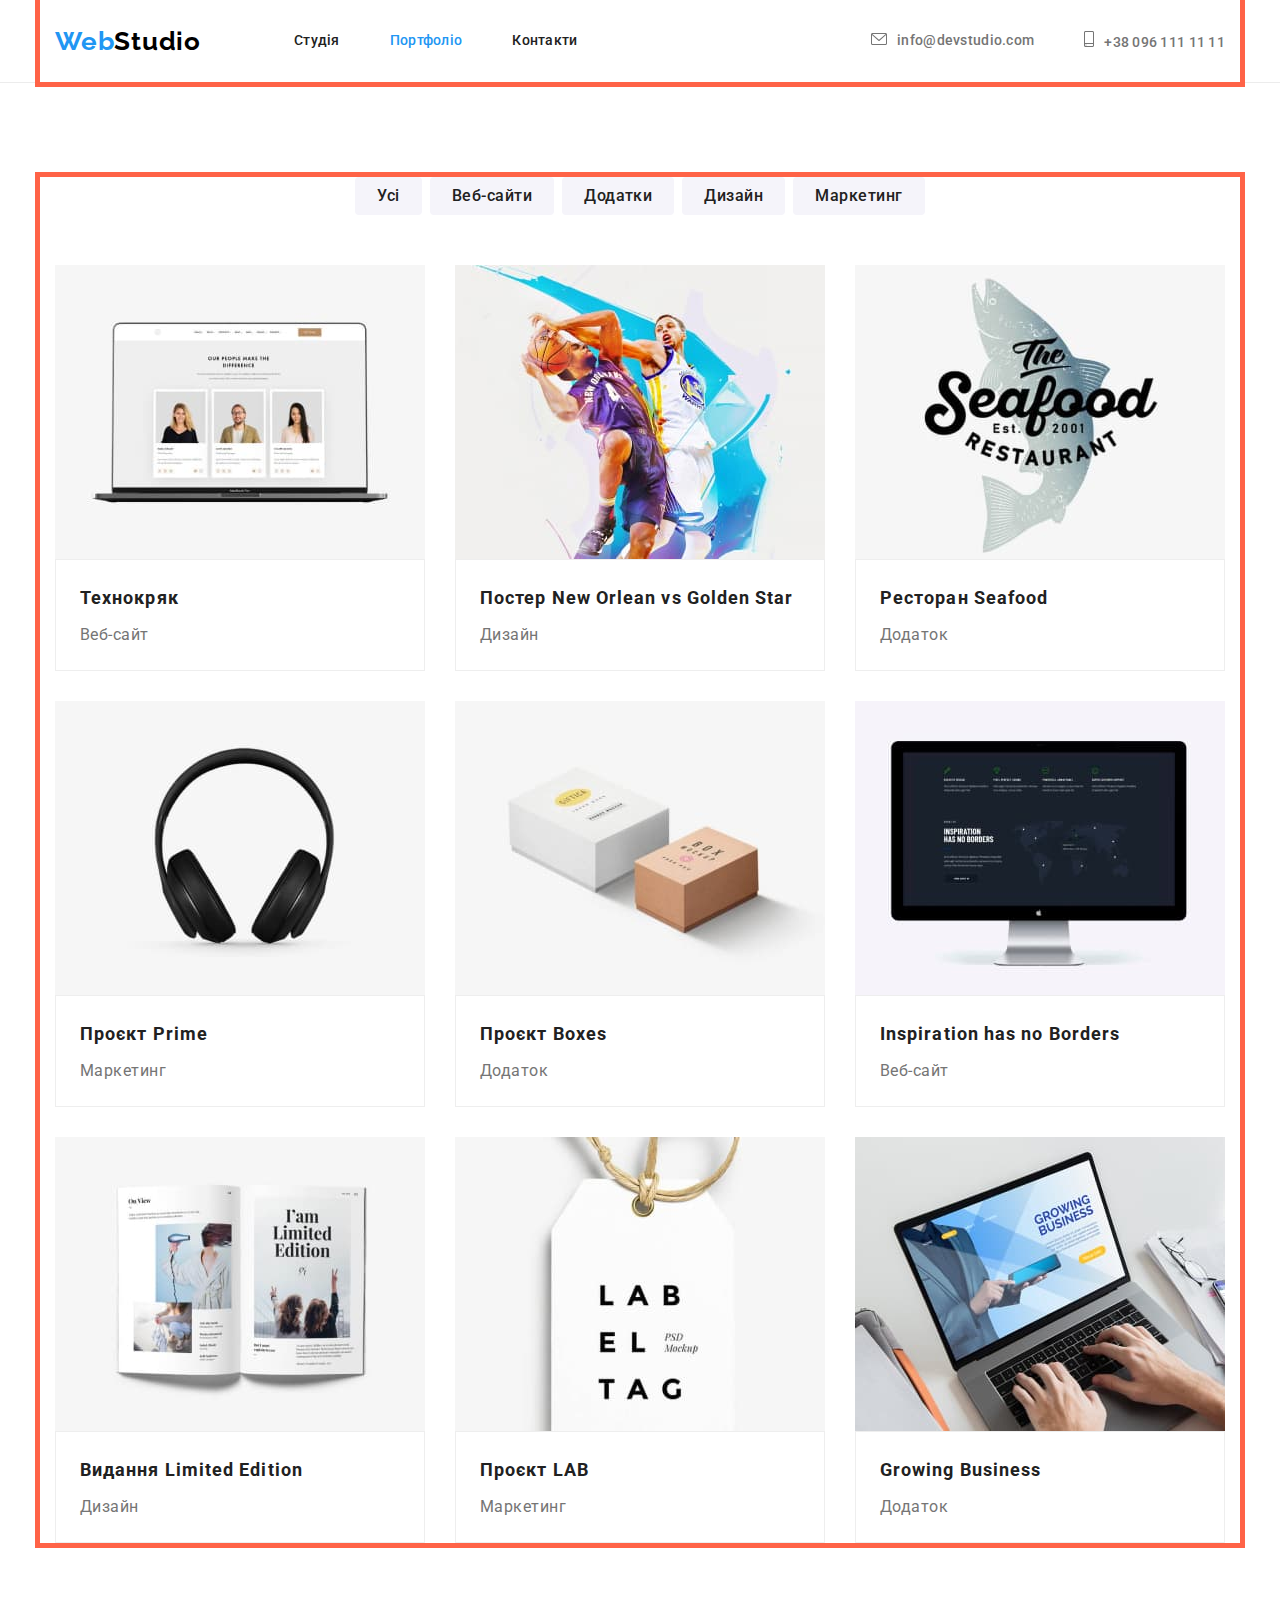
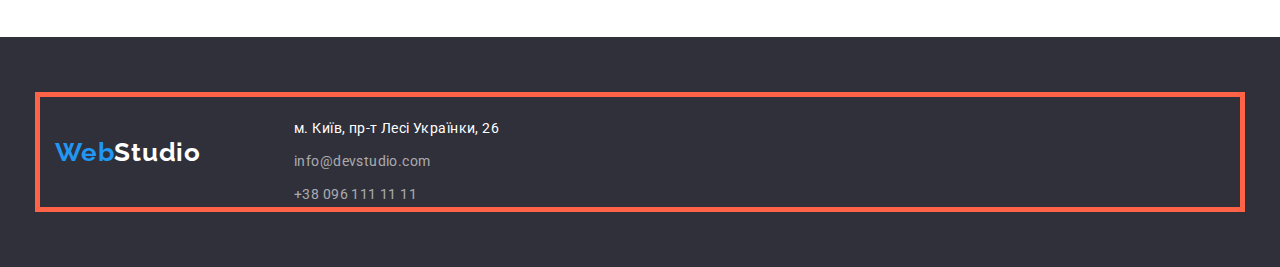
==== portfolio.html @ f6e6ab82 "copy" ====
<!DOCTYPE html>
<html lang="en">
  <head>
    <meta charset="UTF-8" />
    <meta http-equiv="X-UA-Compatible" content="IE=edge" />
    <meta name="viewport" content="width=device-width, initial-scale=1.0" />
    <link rel="preconnect" href="https://fonts.googleapis.com" />
    <link rel="preconnect" href="https://fonts.gstatic.com" crossorigin />
    <link
      href="https://fonts.googleapis.com/css2?family=Raleway:wght@700&family=Roboto:wght@400;500;700;900&display=swap"
      rel="stylesheet"
    />
    <link
      rel="stylesheet"
      href="https://cdnjs.cloudflare.com/ajax/libs/modern-normalize/1.1.0/modern-normalize.min.css"
    />
    <title>Document</title>
    <link rel="stylesheet" href="./css/styless.css" />
  </head>
  <body>
    <header class="header">
      <div class="conteiner">
        <nav class="conteiner-nav conteiner-header">
          <a class="header-logo link" href="./index.html">
            Web<span class="header-logo-color link">Studio</span>
          </a>
          <ul class="conteiner-nav header-list list">
            <li class="header-item">
              <a class="header-link link" href="./index.html">Студія</a>
            </li>
            <li class="header-item current">
              <a class="header-link link current" href="./portfolio.html"
                >Портфоліо</a
              >
            </li>
            <li class="header-item header-contakt">
              <a class="header-link link" href="">Контакти</a>
            </li>
          </ul>
        </nav>
        <ul class="conteiner-nav conteiner-list list">
          <li class="header-list">
            <a class="header-mail link" href="mailto:info@devstudio.com"
              >info@devstudio.com</a
            >
          </li>
          <li class="header-list">
            <a class="header-tel link" href="tel:+380961111111"
              >+38 096 111 11 11</a
            >
          </li>
        </ul>
      </div>
    </header>
    <main>
      <section class="portfolio-section">
        <div class="conteiner">
          <h1 class="visually-hidden">portfolio</h1>
          <ul class="conteiner-nav content list">
            <li class="current">
              <button class="content-btn-item" type="button">Усі</button>
            </li>
            <li>
              <button class="content-btn-item" type="button">Веб-сайти</button>
            </li>
            <li>
              <button class="content-btn-item" type="button">Додатки</button>
            </li>
            <li>
              <button class="content-btn-item" type="button">Дизайн</button>
            </li>
            <li>
              <button class="content-btn-item" type="button">Маркетинг</button>
            </li>
          </ul>
          <ul class="portfolio-img list">
            <li>
              <a class="icon" href="/"
                ><img src="./images/vep1.jpg" alt="project" width="370" />
                <div class="project-icon">
                  <h2 class="icon-text">Технокряк</h2>
                  <p class="icon-text-list">Веб-сайт</p>
                </div>
              </a>
            </li>

            <li>
              <a class="icon" href=""
                ><img src="./images/vep2.jpg" alt="project" width="370" />
                <div class="project-icon">
                  <h2 class="icon-text">Постер New Orlean vs Golden Star</h2>
                  <p class="icon-text-list">Дизайн</p>
                </div></a
              >
            </li>

            <li>
              <a class="icon" href=""
                ><img src="./images/vep3.jpg" alt="project" width="370" />
                <div class="project-icon">
                  <h2 class="icon-text">Ресторан Seafood</h2>
                  <p class="icon-text-list link">Додаток</p>
                </div></a
              >
            </li>

            <li>
              <a class="icon" href=""
                ><img src="./images/vep4.jpg" alt="project" width="370" />
                <div class="project-icon">
                  <h2 class="icon-text">Проєкт Prime</h2>
                  <p class="icon-text-list">Маркетинг</p>
                </div></a
              >
            </li>

            <li>
              <a class="icon" href=""
                ><img src="./images/vep5.jpg" alt="project" width="370" />
                <div class="project-icon">
                  <h2 class="icon-text">Проєкт Boxes</h2>
                  <p class="icon-text-list">Додаток</p>
                </div></a
              >
            </li>

            <li>
              <a class="icon" href=""
                ><img src="./images/vep6.jpg" alt="project" width="370" />
                <div class="project-icon">
                  <h2 class="icon-text">Inspiration has no Borders</h2>
                  <p class="icon-text-list">Веб-сайт</p>
                </div></a
              >
            </li>

            <li>
              <a class="icon" href=""
                ><img src="./images/vep7.jpg" alt="project" width="370" />
                <div class="project-icon">
                  <h2 class="icon-text">Видання Limited Edition</h2>
                  <p class="icon-text-list">Дизайн</p>
                </div></a
              >
            </li>

            <li>
              <a class="icon" href=""
                ><img src="./images/vep8.jpg" alt="project" width="370" />
                <div class="project-icon">
                  <h2 class="icon-text">Проєкт LAB</h2>
                  <p class="icon-text-list">Маркетинг</p>
                </div></a
              >
            </li>

            <li>
              <a class="icon" href=""
                ><img src="./images/vep9.jpg" alt="project" width="370" />
                <div class="project-icon">
                  <h2 class="icon-text">Growing Business</h2>
                  <p class="icon-text-list">Додаток</p>
                </div></a
              >
            </li>
          </ul>
        </div>
      </section>
    </main>
    <footer class="footer">
      <div class="conteiner footer-conteiner">
        <a class="conteiner-logo header-logo link" href="./index.html">
          Web<span class="footer-logo-color">Studio</span></a
        >
        <address>
          <ul class="list">
            <li class="footer-list">
              <a
                class="footer-link-addres link"
                href="https://goo.gl/maps/4okefofMVxkLToea6"
                target="_blank"
                rel="noopener noeeferrer nofollow"
                >м. Київ, пр-т Лесі Українки, 26</a
              >
            </li>
            <li class="footer-list">
              <a class="footer-link-mail link" href="mailto:info@devstudio.com"
                >info@devstudio.com</a
              >
            </li>
            <li class="footer-list">
              <a class="footer-link-tel link" href="tel:+380961111111"
                >+38 096 111 11 11</a
              >
            </li>
          </ul>
        </address>
      </div>
    </footer>
  </body>
</html>
---- css/styless.css ----
:root{
    --main-text-color: #212121;
    --secondary-text-color: #ffffff;
    --ouwer-text-color: #757575;
    --acent-color: #2196f3;
    --contener-color: #eeeeee;
    --logo-color-text: #000000;
    --buttons-port-color: #f5f4fa;
    --footer-text-color: #rgba(255, 255, 255, 0.6);
    --background-footer-color: #2f303a;
    --background-section: #e5e5e5;
    --line-color: #ececec;
    --background-color: #FFFFFF;
    --icon-color: #afb1b8;
    --main-color: roboto, sans-serif;

}

body{
    font-family: 'Roboto', sans-serif;
    color: var(--main-text-color);
    background-color: var(--background-color);
    font-size: 14px;
    letter-spacing: 0.03em;

}
h1,
h2,
h3,
h4,
h5,
h6{
    margin: 0;
}
img{
    display: block;
    max-width: 100%;
    height: auto;
}
address{
    font-style: normal;
}
button{
    display: block;
    cursor: pointer;
    border: none;
    border-radius: 4px;
}
.section{
    padding-top: 94px;
    padding-bottom: 94px;
}
html{
    box-sizing: border-box;
    margin: 0;
    padding: 0;
    list-style: none;
    
}
*,
*::before
*::after{
    box-sizing: inherit;
   

}
.header .conteiner{
    display: flex;
    align-items: center;
}
.conteiner{
    width: 1200px;
    outline: 5px solid tomato;
    padding-left: 15px;
    padding-right: 15px;
    margin: 0 auto;
   

}

.conteiner-nav{
    display: flex;
    align-items: center;
    
}
.conteiner-section{
    /* display: flex; */
    margin-top: 32px;
    margin-bottom: 32px;
    padding-left: 15px;
    padding-right: 15px;
    margin-bottom: 0px;
    

}
.header-logo{
    
    margin-right: 93px;
    margin-left: 0;

    font-family: 'Raleway';
   font-style: normal;
   font-weight: 700;
   font-size: 26px;
   line-height: 1.19;
   letter-spacing: 0.03em;
   color: var(--acent-color);
   }

   .header-logo-color{
    font-family: 'Raleway';
    font-style: normal;
    font-weight: 700;
    font-size: 26px;
    line-height: 1.19;
l   letter-spacing: 0.03em;
    color: #000000;

   }
   .header-item{
   
    margin-right: 50px;
   }
   .header-item:last-child{
    margin-right: 0;
   }
.conteiner-list{
    margin-right: 50px;
}
.conteiner-list :last-child{
        margin-right: 0;
       
}
.header-list :hover,
.header-list :focus{
     color: var(--acent-color);
     cursor: pointer;
    
}
.current{
    color: var(--acent-color);
}
.header-list {
    margin-right: 50px;
   
}
.header-list :last-child{
        margin-right: 0;
}


.header-link{
    padding: 33px 0;
    display: block;

font-weight: 500;
font-size: 14px;
line-height: 1.14;
letter-spacing: 0.02em;
color: var(--main-text-color);

}

.current{
    color: var(--acent-color);
}

.header-mail{
   padding: 32px 0;
display: inline-block;
align-items: center;
font-weight: 500;
font-size: 14px;
line-height: 1.14;
letter-spacing: 0.02em;
color: var(--ouwer-text-color);


}

.header-mail::before {
    content: "";
    width: 16px;
    height: 12px;
    margin-right: 10px;
   
    background-image: url(../images/envelope.svg);
    display: inline-block;
    background-size: contain;
    background-position:center;
    
}

.header-tel{
   padding: 32px 0;

font-weight: 500;
font-size: 14px;
line-height: 1.14;
letter-spacing: 0.02em;
color: var(--ouwer-text-color);

}
.header-tel::before{
    content: "";
    width: 10px;
    height: 16px;
    margin-right: 10px;
   align-self: center;

    background-image: url(../images/smartphone.svg);
    display: inline-block;
    background-size: contain;
  
}

.list{
    list-style: none;
    padding: 0;
    margin: 0;
   
}
.conteiner-list{
    margin-left: auto;
}

.link{
    text-decoration: none
}
.visually-hidden{
 position: absolute;
  white-space: nowrap;
  width: 1px;
  height: 1px;
  overflow: hidden;
  border: 0;
  padding: 0;
  clip: rect(0 0 0 0);
  clip-path: inset(50%);
  margin: -1px;
}

.subject{

    background-color: var(--background-footer-color);
    text-align: center;
    padding: 200px 0;
  
  
}

.subject-text{
   
   max-width: 696px;
   margin:0 auto;
   margin-bottom: 30px;
   

    font-weight: 900;
    font-size: 44px;
    line-height: 1.36;
    letter-spacing: 0.06em;
    color: var(--secondary-text-color);
    text-transform: uppercase;
}
.btn :hover,
.btn :focus{
    background: #2196F3;
    color: #2196f3;
}


.subject-btn{
   
    display: inline-block;
    border-radius: 4px;
    padding: 10px 32px;
    min-width: 216px;
    text-align: center;
    margin-top: 0px;
    align-items: center;
    border: none;  

font-family: 'Roboto';
font-weight: 700;
font-size: 16px;
line-height: 1.88;
letter-spacing: 0.06em;
color: var(--secondary-text-color);
background-color: var(--acent-color); 
cursor: pointer;


}
.conteiner-teem{
    padding-top: 91px;
    padding-bottom: 94px;
   
}
.advantage-nav{
    display:flex;
    gap: 30px;
}
.advantage{
    max-width: 270px;
    
}
.advantage::before
{
    display: block;
    content: "";
    height: 120px;
    background-color: var(--buttons-port-color);
    background-size: 70px;
    background-repeat: no-repeat;
    background-position: center;
    margin-bottom: 30px;
    
}
.icon-antenna::before{
background-image: url(../images/antenna.svg);
}
.icon-clok::before{
    background-image: url(../images/clock.svg);
}
.icon-diagram::before{
    background-image: url(../images/diagram.svg);}

.icon-astronaut::before{
    background-image: url(../images/astronaut\ 1.svg);}
    
.teem-top{
    margin-bottom: 10px;
    margin-top: 0px;
    
    
font-weight: 700;
font-size: 14px;
line-height: 1.14;
letter-spacing: 0.03em;
text-transform: uppercase;
color: var(--main-text-color);

}
.teem-text{
margin-top: 0;
margin-bottom: 0;

font-size: 14px;
line-height: 1.71;
letter-spacing: 0.03em;
color: var(--ouwer-text-color);
}

   
.teem{
    background: #F5F4FA;
    padding: 94px 0;

    
}
.conteiner-teem-desk{
    padding-bottom: 94px;
}
.img-conteiner{
    display: flex;
    gap: 30px;
}

.teem-desk{
    text-align: center;
    margin-top: 0;
    margin-bottom: 50px;
    padding-top: 0;
  

font-weight: 700;
font-size: 36px;
line-height: 1.16;
letter-spacing: 0.03em;
color: var(--main-text-color);

}

.teem-desk-conteiner{
   margin-top: 0;
    margin-bottom: 50px;
}
.list-teem{
width: 270px;
background-color: var(--background-color);
border-radius: 0px 0px 4px 4px;
box-shadow: 0px 1px 3px rgba(0, 0, 0, 0.12), 0px 1px 1px rgba(0, 0, 0, 0.14), 0px 2px 1px rgba(0, 0, 0, 0.2);

}

.teem-conteiner{
    padding-top:30px ;
    padding-bottom:30px ;
   
}

.teem-subtitle{
    margin-top: 0;
    margin-bottom: 10px;
    
    text-align: center;
    font-weight: 500;
    font-size: 16px;
    line-height: 1.19;
    letter-spacing: 0.03em;
    color: var(--main-text-color);

}

.teem-subtitle-text{
    
    margin-top: 0;
    margin-bottom: 0;
   
 
    text-align: center;
    font-size: 16px;
    line-height: 1.19;
    letter-spacing: 0.03em;
    color: var(--ouwer-text-color);
}
.icon-nav{
    width: 20px;
    height: 20px;
    background-image: url(../images/instagram.svg);
}
   /* --------------------------------------- ПОСТІЙНІ КЛІЄНТИ-------------------- */
.client{
    padding-bottom: 94px;
}
.client-text{
    margin-bottom: 50px;

    font-weight: 700;
    font-size: 36px;
    line-height: 1.16;
    text-align: center;
    letter-spacing: 0.03em;

    color: var(--main-text-color);
}
.client-nav{
    display: inline-flex;
    gap: 30px;


}
.client-list{
   
    width: 170px;
    height: 92px;
    background: #FFFFFF;
    border: 1px solid #AFB1B8;
    border-radius: 4px;
    filter: drop-shadow(0px 4px 4px rgba(0, 0, 0, 0.25));
    background-repeat: no-repeat;
    background-size: 106px 60px;
    background-position:center;

}
.client-nav :nth-child(1) {
    background-image: url(../images/group\ \(1\).svg);}

.client-nav :nth-child(2){
    background-image: url(../images/group\ 2.svg);}

.client-nav :nth-child(3){
    background-image: url(../images/group\ 3.svg);}

.client-nav :nth-child(4){
    background-image: url(../images/group\ 4.svg);}

.client-nav :nth-child(5){
     background-image: url(../images/group\ 5.svg);}

.client-nav :nth-child(6){
    background-image: url(../images/group6.svg);}    








                                                /* FOOTER */
.footer{
    background-color:  var(--background-footer-color);
    padding: 60px 0;
   
}

address{
    margin-top: 20px;
}
.footer-logo-color{
    font-family: 'Raleway';
    font-style: normal;
    font-weight: 700;
    font-size: 26px;
    line-height: 1.19;
 letter-spacing: 0.03em;
color:var(--secondary-text-color) ;

}

.footer-link-mail,
.footer-link-tel{
    
    display: inline-block;
    margin-top: 0;
    

    font-style: normal;
font-size: 14px;
line-height: 1.71;
letter-spacing: 0.03em;
color: rgba(255, 255, 255, 0.6);
}


.footer-list :focus,
.footer-list :hover{
    color:  var(--secondary-text-color);
    cursor: pointer;
    
}
.footer-list:not(:last-child){
    
    margin-bottom: 9px;

}


.footer-link-addres{
    display: inline-block;
    margin-top: 0px;
    
font-style: normal;
font-size: 14px;
line-height: 1.71;
letter-spacing: 0.03em;
color:  var(--secondary-text-color);
}

.footer-nav{
  
    font-weight: 700;
font-size: 14px;
line-height: 1.14;
letter-spacing: 0.03em;
text-transform: uppercase;
color: var(--secondary-text-color);

}
.footer-conteiner{
    display: flex; 
    align-items: center;}


.footer-item{
    display: flex;
   
}

                                  /* portfolio */
 
 


.header{
    border-bottom: 1px solid var(--line-color);
}

.portfolio-section{ 
    padding: 94px 0;
}

.portfolio-img{
    display: flex;
    
    flex-wrap: wrap;
    gap: 30px;
    
}
.content{
    gap: 8px;
    align-items: center;
    justify-content: center;
    margin-bottom: 50px;
}

.current{
    color: var(--acent-color);
    
}

  .content-btn-item {
    padding: 6px 22px;
    height: 38px;

    font-family: 'Roboto';
    font-style: normal;
    font-weight: 500;
    font-size: 16px;
    line-height: 1.63;
    letter-spacing: 0.03em;
    color: #212121;
    border-radius: 4px;
    background-color: var(--buttons-port-color);
  
}
.content-btn-item:hover,
 .content-btn-item:focus{
  background-color: var(--acent-color);
   color: var(--background-color);
   cursor: pointer;
   box-shadow: 0px 3px 1px rgba(0, 0, 0, 0.1), 0px 1px 2px rgba(0, 0, 0, 0.08), 0px 2px 2px rgba(0, 0, 0, 0.12);
   
  }


.icon {
    display: inline-block;
    text-decoration: none;
    width: 370px;
 

}
.icon :hover,
.icon :focus{
    box-shadow: 0px 1px 1px rgba(0, 0, 0, 0.12), 0px 4px 4px rgba(0, 0, 0, 0.06), 1px 4px 6px rgba(0, 0, 0, 0.16);

}


.project-icon{
    padding: 20px 24px;
    box-sizing: border-box;
    border: 1px solid #EEEEEE;
}
.icon-text{
margin-top: 0;
margin-bottom: 4px;


font-weight: 700;
font-size: 18px;
line-height: 2;
letter-spacing: 0.06em;
color: var(--main-text-color);
}
.icon-text-list{
    margin-top: 0;
    margin-bottom: 0;
font-size: 16px;
line-height: 1.88;
letter-spacing: 0.03em;
color: var(--ouwer-text-color);
}
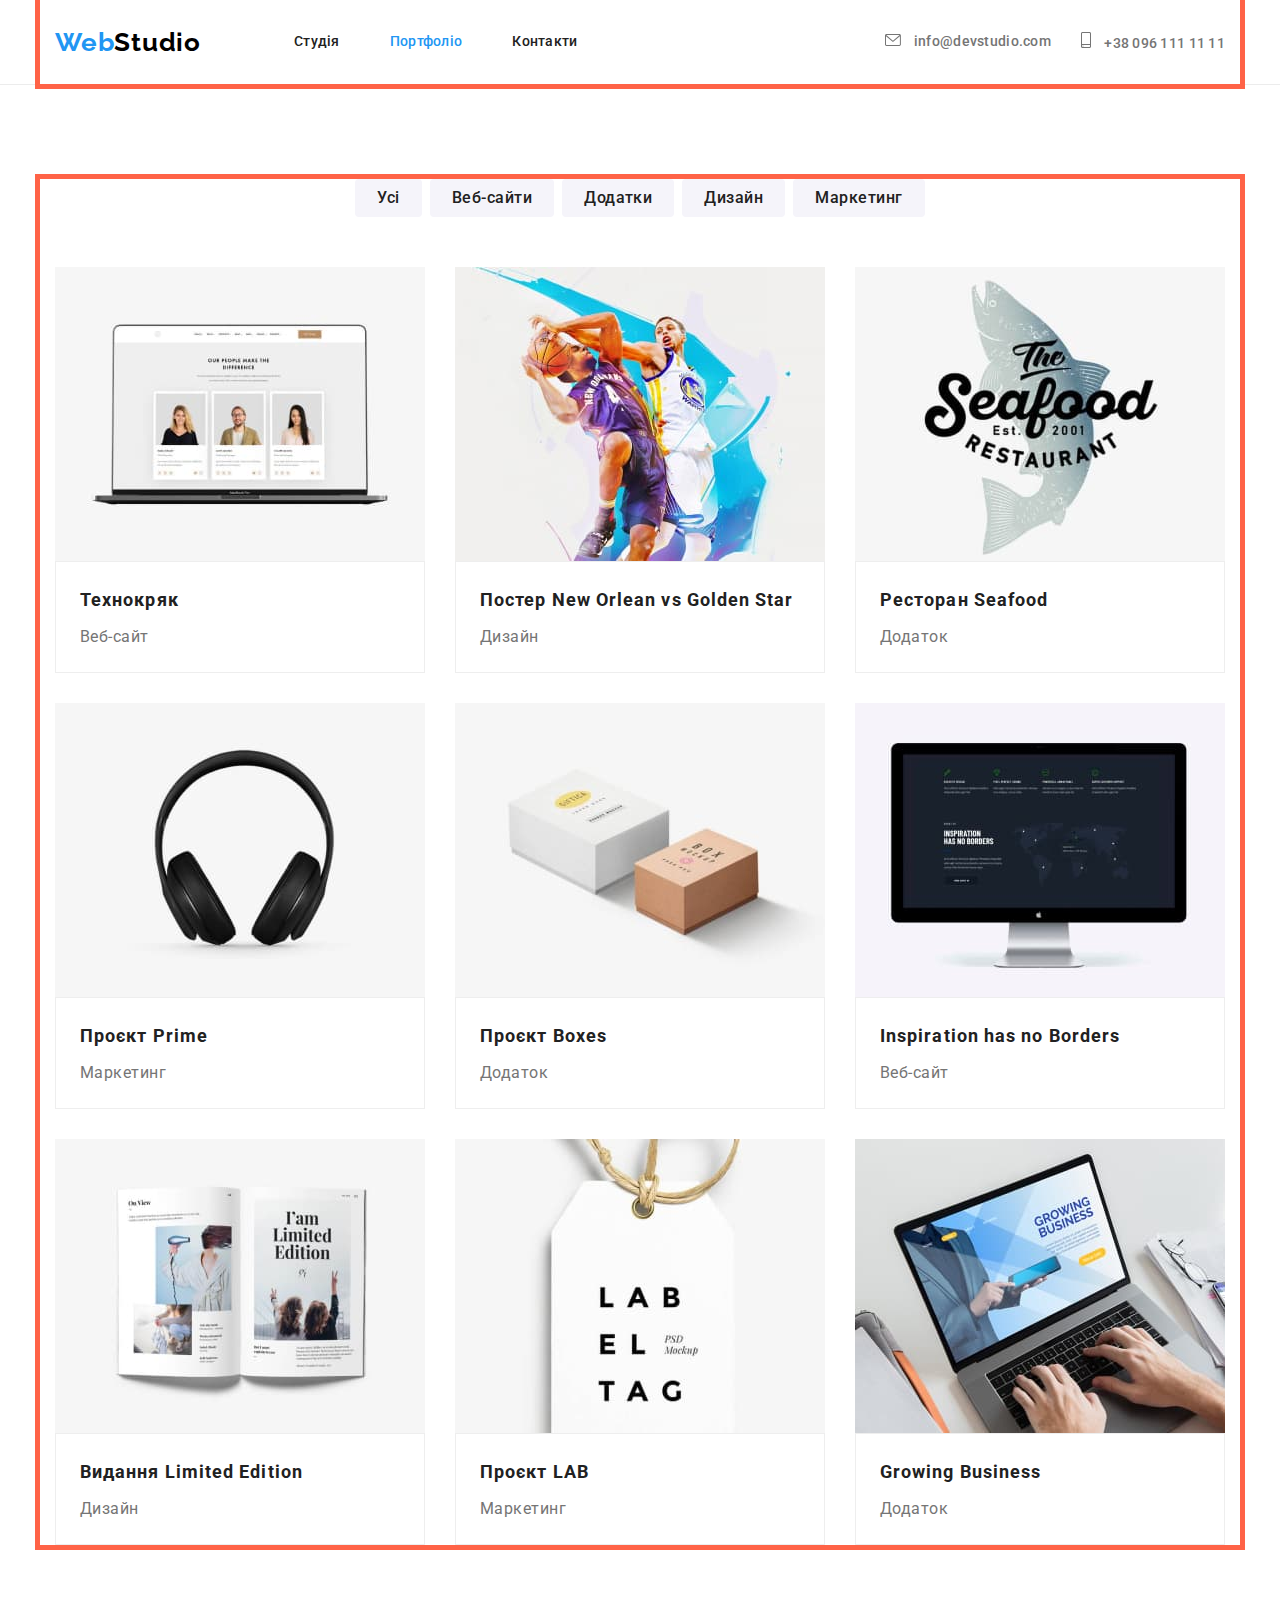
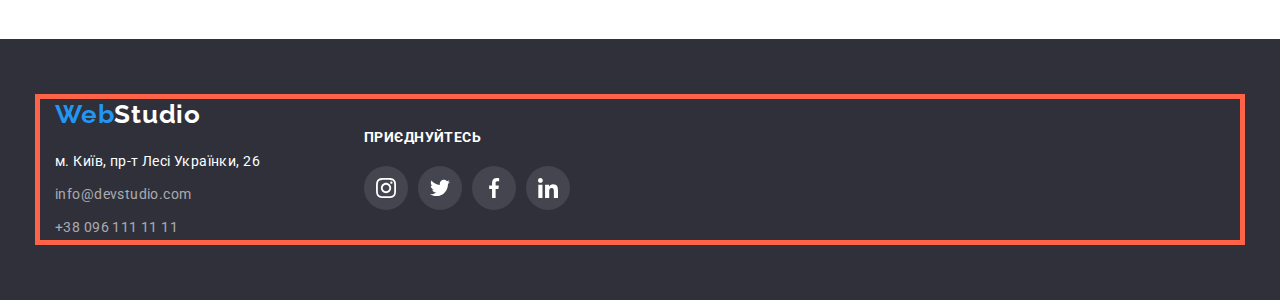
==== commit 93b16603: "4" ====
--- a/portfolio.html
+++ b/portfolio.html
@@ -26,12 +26,10 @@
           </a>
           <ul class="conteiner-nav header-list list">
             <li class="header-item">
-              <a class="header-link link" href="./index.html">Студія</a>
-            </li>
-            <li class="header-item current">
-              <a class="header-link link current" href="./portfolio.html"
-                >Портфоліо</a
-              >
+              <a class="header-link link " href="./index.html">Студія</a>
+            </li>
+            <li class="header-item">
+              <a class="header-link link current" href="./portfolio.html">Портфоліо</a>
             </li>
             <li class="header-item header-contakt">
               <a class="header-link link" href="">Контакти</a>
@@ -40,13 +38,23 @@
         </nav>
         <ul class="conteiner-nav conteiner-list list">
           <li class="header-list">
-            <a class="header-mail link" href="mailto:info@devstudio.com"
-              >info@devstudio.com</a
+            <a class="header-mail link" href="mailto:info@devstudio.com">
+              <svg class="header-icon" width="16px" height="12px">
+                <use  href="./images/symbol-defs.svg#icon-envelope">
+
+                </use>
+              </svg>
+              info@devstudio.com</a
             >
           </li>
           <li class="header-list">
-            <a class="header-tel link" href="tel:+380961111111"
-              >+38 096 111 11 11</a
+            <a class="header-tel link" href="tel:+380961111111">
+              <svg class="header-icon" width="10px" height="16px">
+                <use href="./images/symbol-defs.svg#icon-smartphone">
+
+                </use>
+              </svg>
+              +38 096 111 11 11</a
             >
           </li>
         </ul>
@@ -74,7 +82,7 @@
             </li>
           </ul>
           <ul class="portfolio-img list">
-            <li>
+            <li >
               <a class="icon" href="/"
                 ><img src="./images/vep1.jpg" alt="project" width="370" />
                 <div class="project-icon">
@@ -168,34 +176,63 @@
       </section>
     </main>
     <footer class="footer">
-      <div class="conteiner footer-conteiner">
-        <a class="conteiner-logo header-logo link" href="./index.html">
-          Web<span class="footer-logo-color">Studio</span></a
-        >
-        <address>
-          <ul class="list">
-            <li class="footer-list">
-              <a
-                class="footer-link-addres link"
-                href="https://goo.gl/maps/4okefofMVxkLToea6"
-                target="_blank"
-                rel="noopener noeeferrer nofollow"
-                >м. Київ, пр-т Лесі Українки, 26</a
-              >
-            </li>
-            <li class="footer-list">
-              <a class="footer-link-mail link" href="mailto:info@devstudio.com"
-                >info@devstudio.com</a
-              >
-            </li>
-            <li class="footer-list">
-              <a class="footer-link-tel link" href="tel:+380961111111"
-                >+38 096 111 11 11</a
-              >
-            </li>
-          </ul>
-        </address>
+      <div class="conteiner  footer-conteiner">
+        <div class="footer-info">
+          <a class="conteiner-logo header-logo link" href="./index.html">
+            Web<span class="footer-logo-color">Studio</span></a
+          >
+          <address>
+            <ul class="list">
+              <li class="footer-list">
+                <a
+                  class="footer-link-addres link"
+                  href="https://goo.gl/maps/4okefofMVxkLToea6"
+                  target="_blank"
+                  rel="noopener noeeferrer nofollow"
+                  >м. Київ, пр-т Лесі Українки, 26</a
+                >
+              </li>
+              <li class="footer-list">
+                <a class="footer-link-mail link" href="mailto:info@devstudio.com"
+                  >info@devstudio.com</a
+                >
+              </li>
+              <li class="footer-list">
+                <a class="footer-link-tel link" href="tel:+380961111111"
+                  >+38 096 111 11 11</a
+                >
+              </li>
+            </ul>
+          </address>
+        </div>
+        
+        <div class="">
+          <h2 class="footer-text">приєднуйтесь</h2>
+          <ul class="footer-item">
+            <li class="soc-item list"><a class="soc-link" href="">
+              <svg class="soc-link-icon" width="20px" height="20px">
+                <use href="./images/symbol-defs.svg#icon-instagram"></use>
+              </svg>
+            </a></li>
+            <li class="soc-item list"> <a class="soc-link" href=""><svg class="soc-link-icon" width="20px" height="20px">
+              <use href="./images/symbol-defs.svg#icon-twitter"></use>
+            </svg></a></li>
+            <li class="soc-item list"><a class="soc-link" href="">
+              <svg class="soc-link-icon" width="20px" height="20px">
+                <use href="./images/symbol-defs.svg#icon-facebook"></use>
+              </svg>
+            </a></li>
+            <li class="soc-item list"><a class="soc-link" href="">
+              <svg class="soc-link-icon" width="20px" height="20px">
+                <use href="./images/symbol-defs.svg#icon-linkedin"></use>
+              </svg>
+            </a></li>
+          </ul>
+         
+          
+        </div>
       </div>
+     
     </footer>
   </body>
 </html>
--- a/css/styless.css
+++ b/css/styless.css
@@ -114,7 +114,7 @@
     font-weight: 700;
     font-size: 26px;
     line-height: 1.19;
-l   letter-spacing: 0.03em;
+   letter-spacing: 0.03em;
     color: #000000;
 
    }
@@ -125,29 +125,16 @@
    .header-item:last-child{
     margin-right: 0;
    }
-.conteiner-list{
-    margin-right: 50px;
-}
-.conteiner-list :last-child{
-        margin-right: 0;
+.header-list{
+    margin-right: 30px;
+    
+}
+ .header-list:last-child {
+     margin-right: 0;
        
 }
-.header-list :hover,
-.header-list :focus{
-     color: var(--acent-color);
-     cursor: pointer;
-    
-}
-.current{
-    color: var(--acent-color);
-}
-.header-list {
-    margin-right: 50px;
-   
-}
-.header-list :last-child{
-        margin-right: 0;
-}
+
+
 
 
 .header-link{
@@ -162,11 +149,9 @@
 
 }
 
-.current{
-    color: var(--acent-color);
-}
 
 .header-mail{
+
    padding: 32px 0;
 display: inline-block;
 align-items: center;
@@ -175,26 +160,12 @@
 line-height: 1.14;
 letter-spacing: 0.02em;
 color: var(--ouwer-text-color);
-
-
-}
-
-.header-mail::before {
-    content: "";
-    width: 16px;
-    height: 12px;
-    margin-right: 10px;
-   
-    background-image: url(../images/envelope.svg);
-    display: inline-block;
-    background-size: contain;
-    background-position:center;
-    
 }
 
 .header-tel{
    padding: 32px 0;
-
+   display: inline-block;
+  
 font-weight: 500;
 font-size: 14px;
 line-height: 1.14;
@@ -202,18 +173,22 @@
 color: var(--ouwer-text-color);
 
 }
-.header-tel::before{
-    content: "";
-    width: 10px;
-    height: 16px;
-    margin-right: 10px;
-   align-self: center;
-
-    background-image: url(../images/smartphone.svg);
-    display: inline-block;
-    background-size: contain;
-  
-}
+.header-tel:hover,
+.header-tel:focus{
+     color: var(--acent-color);
+     cursor: pointer;
+    
+}
+.header-mail:hover,
+.header-mail:focus{
+     color: var(--acent-color);
+     cursor: pointer;
+    
+}
+.current{
+    color: var(--acent-color);
+}
+
 
 .list{
     list-style: none;
@@ -228,6 +203,27 @@
 .link{
     text-decoration: none
 }
+
+.header-icon{
+   display: inline-block;
+   justify-content: center;
+   margin-right: 10px;
+    fill: var(--ouwer-text-color);
+
+
+}
+.header-mail:hover .header-icon,
+.header-mail:focus .header-icon{
+   fill: var(--acent-color);
+}
+.header-tel:hover .header-icon,
+.header-tel:focus .header-icon{
+    fill: var(--acent-color);
+}
+
+
+
+/* --------------------HERO-------------------- */
 .visually-hidden{
  position: absolute;
   white-space: nowrap;
@@ -244,6 +240,10 @@
 .subject{
 
     background-color: var(--background-footer-color);
+    background-image: linear-gradient(rgba(47, 48, 58, 0.4), rgba(47, 48, 58, 0.4)),url(../images/hero-bg.jpg);
+    background-repeat: no-repeat;
+    background-position: center;
+    background-size: 1600px;
     text-align: center;
     padding: 200px 0;
   
@@ -263,11 +263,6 @@
     letter-spacing: 0.06em;
     color: var(--secondary-text-color);
     text-transform: uppercase;
-}
-.btn :hover,
-.btn :focus{
-    background: #2196F3;
-    color: #2196f3;
 }
 
 
@@ -293,8 +288,14 @@
 
 
 }
+.btn:hover,
+.btn:focus{
+    background: #2196F3;
+    color:var(--buttons-port-color);
+}
+/* ---------------------ПЕРЕВАГИ--------------- */
 .conteiner-teem{
-    padding-top: 91px;
+    padding-top: 94px;
     padding-bottom: 94px;
    
 }
@@ -397,7 +398,7 @@
 
 .teem-conteiner{
     padding-top:30px ;
-    padding-bottom:30px ;
+    padding-bottom:0;
    
 }
 
@@ -426,11 +427,45 @@
     letter-spacing: 0.03em;
     color: var(--ouwer-text-color);
 }
+.soc-teem{
+    padding: 0 0;
+    margin-top: 16px;
+    margin-bottom: 30px;
+ 
+}
 .icon-nav{
-    width: 20px;
-    height: 20px;
-    background-image: url(../images/instagram.svg);
-}
+   display: flex;
+   gap: 10px;
+   padding: 0 0;
+   margin-top: 16px;
+   margin-bottom: 30px;
+   justify-content: center;
+
+}
+.soc-item-teem{
+    width: 44px;
+    height: 44px; 
+}
+.soc-link-teem{
+   width: 100%;
+   height: 100%;
+    background-color: var(--background-color);
+    border-radius: 50%;
+    display: flex;
+   align-items: center;
+   justify-content: center;
+   color: var(--icon-color);
+}
+.soc-teem-icon{
+    fill: currentColor;
+}
+
+.soc-link-teem:hover,
+.soc-link-teem:focus{
+background-color: var(--acent-color);
+color: var(--background-color);
+}
+
    /* --------------------------------------- ПОСТІЙНІ КЛІЄНТИ-------------------- */
 .client{
     padding-bottom: 94px;
@@ -447,48 +482,32 @@
     color: var(--main-text-color);
 }
 .client-nav{
-    display: inline-flex;
+    display: flex;
     gap: 30px;
-
-
-}
-.client-list{
-   
+}
+.icon-client{
+    
     width: 170px;
     height: 92px;
-    background: #FFFFFF;
     border: 1px solid #AFB1B8;
     border-radius: 4px;
+    background: #FFFFFF;
     filter: drop-shadow(0px 4px 4px rgba(0, 0, 0, 0.25));
-    background-repeat: no-repeat;
-    background-size: 106px 60px;
-    background-position:center;
-
-}
-.client-nav :nth-child(1) {
-    background-image: url(../images/group\ \(1\).svg);}
-
-.client-nav :nth-child(2){
-    background-image: url(../images/group\ 2.svg);}
-
-.client-nav :nth-child(3){
-    background-image: url(../images/group\ 3.svg);}
-
-.client-nav :nth-child(4){
-    background-image: url(../images/group\ 4.svg);}
-
-.client-nav :nth-child(5){
-     background-image: url(../images/group\ 5.svg);}
-
-.client-nav :nth-child(6){
-    background-image: url(../images/group6.svg);}    
-
-
-
-
-
-
-
+    display: flex;
+    align-items: center;
+    justify-content: center;
+    fill: var(--icon-color);
+       
+}
+
+.icon-client:hover,
+.icon-client:focus{
+
+    border: 1px solid var(--acent-color);
+    fill: var(--acent-color);}
+    
+
+  
 
                                                 /* FOOTER */
 .footer{
@@ -549,8 +568,16 @@
 letter-spacing: 0.03em;
 color:  var(--secondary-text-color);
 }
-
-.footer-nav{
+.footer-conteiner{
+    display: flex; 
+    align-items: center;
+  
+}
+.footer-info{
+    margin-right: 70px;
+}
+.footer-text{
+    margin-bottom: 20px;
   
     font-weight: 700;
 font-size: 14px;
@@ -560,14 +587,31 @@
 color: var(--secondary-text-color);
 
 }
-.footer-conteiner{
-    display: flex; 
-    align-items: center;}
-
 
 .footer-item{
     display: flex;
-   
+    gap: 10px;
+    padding: 0;
+    margin: 0 0;
+   
+}
+
+.soc-link{
+    width: 44px;
+    height: 44px; 
+    background: rgba(255, 255, 255, 0.1);
+    border-radius: 50%;
+    display: flex;
+   align-items: center;
+   justify-content: center;
+  
+}
+.soc-link-icon{
+   fill: var(--secondary-text-color);
+}
+.soc-link:hover,
+.soc-link:focus{
+background-color: var(--acent-color);
 }
 
                                   /* portfolio */
@@ -634,8 +678,8 @@
  
 
 }
-.icon :hover,
-.icon :focus{
+.icon:hover,
+.icon:focus{
     box-shadow: 0px 1px 1px rgba(0, 0, 0, 0.12), 0px 4px 4px rgba(0, 0, 0, 0.06), 1px 4px 6px rgba(0, 0, 0, 0.16);
 
 }
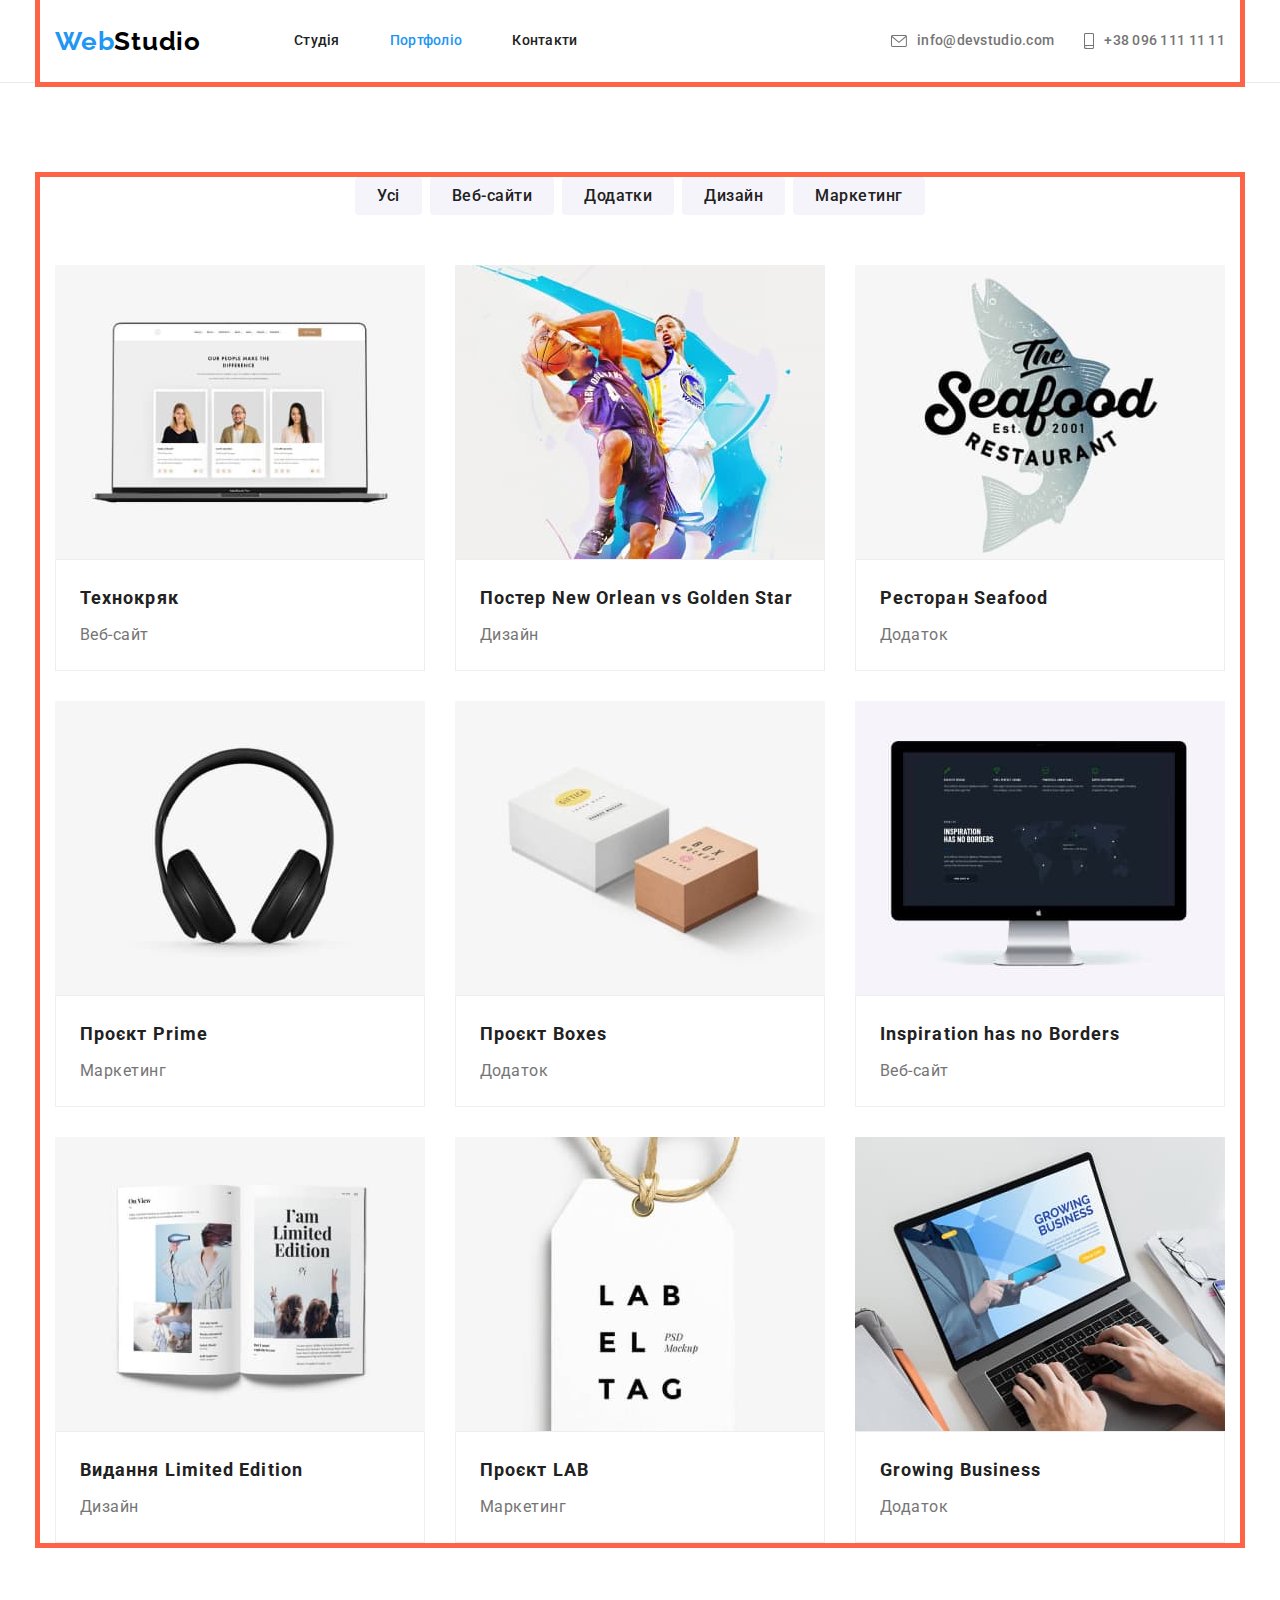
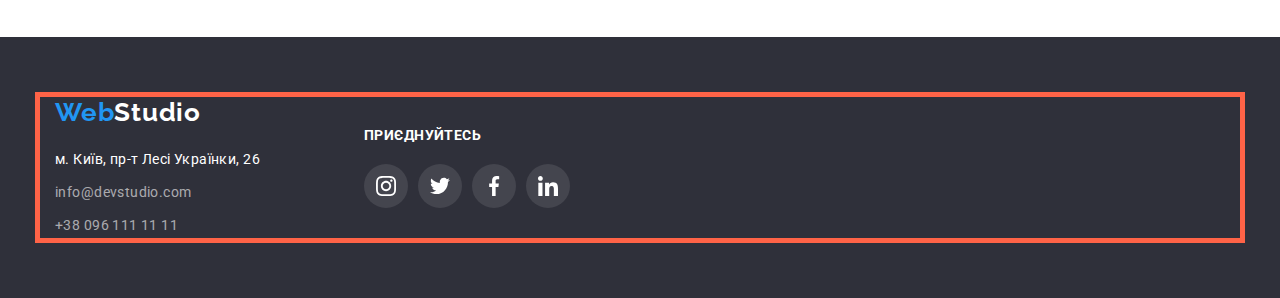
==== commit 8a4daebe: "4" ====
--- a/portfolio.html
+++ b/portfolio.html
@@ -26,10 +26,12 @@
           </a>
           <ul class="conteiner-nav header-list list">
             <li class="header-item">
-              <a class="header-link link " href="./index.html">Студія</a>
+              <a class="header-link link" href="./index.html">Студія</a>
             </li>
             <li class="header-item">
-              <a class="header-link link current" href="./portfolio.html">Портфоліо</a>
+              <a class="header-link link current" href="./portfolio.html"
+                >Портфоліо</a
+              >
             </li>
             <li class="header-item header-contakt">
               <a class="header-link link" href="">Контакти</a>
@@ -40,9 +42,7 @@
           <li class="header-list">
             <a class="header-mail link" href="mailto:info@devstudio.com">
               <svg class="header-icon" width="16px" height="12px">
-                <use  href="./images/symbol-defs.svg#icon-envelope">
-
-                </use>
+                <use href="./images/symbol-defs.svg#icon-envelope"></use>
               </svg>
               info@devstudio.com</a
             >
@@ -50,9 +50,7 @@
           <li class="header-list">
             <a class="header-tel link" href="tel:+380961111111">
               <svg class="header-icon" width="10px" height="16px">
-                <use href="./images/symbol-defs.svg#icon-smartphone">
-
-                </use>
+                <use href="./images/symbol-defs.svg#icon-smartphone"></use>
               </svg>
               +38 096 111 11 11</a
             >
@@ -82,7 +80,7 @@
             </li>
           </ul>
           <ul class="portfolio-img list">
-            <li >
+            <li>
               <a class="icon" href="/"
                 ><img src="./images/vep1.jpg" alt="project" width="370" />
                 <div class="project-icon">
@@ -176,7 +174,7 @@
       </section>
     </main>
     <footer class="footer">
-      <div class="conteiner  footer-conteiner">
+      <div class="conteiner footer-conteiner">
         <div class="footer-info">
           <a class="conteiner-logo header-logo link" href="./index.html">
             Web<span class="footer-logo-color">Studio</span></a
@@ -193,7 +191,9 @@
                 >
               </li>
               <li class="footer-list">
-                <a class="footer-link-mail link" href="mailto:info@devstudio.com"
+                <a
+                  class="footer-link-mail link"
+                  href="mailto:info@devstudio.com"
                   >info@devstudio.com</a
                 >
               </li>
@@ -205,34 +205,40 @@
             </ul>
           </address>
         </div>
-        
+
         <div class="">
           <h2 class="footer-text">приєднуйтесь</h2>
           <ul class="footer-item">
-            <li class="soc-item list"><a class="soc-link" href="">
-              <svg class="soc-link-icon" width="20px" height="20px">
-                <use href="./images/symbol-defs.svg#icon-instagram"></use>
-              </svg>
-            </a></li>
-            <li class="soc-item list"> <a class="soc-link" href=""><svg class="soc-link-icon" width="20px" height="20px">
-              <use href="./images/symbol-defs.svg#icon-twitter"></use>
-            </svg></a></li>
-            <li class="soc-item list"><a class="soc-link" href="">
-              <svg class="soc-link-icon" width="20px" height="20px">
-                <use href="./images/symbol-defs.svg#icon-facebook"></use>
-              </svg>
-            </a></li>
-            <li class="soc-item list"><a class="soc-link" href="">
-              <svg class="soc-link-icon" width="20px" height="20px">
-                <use href="./images/symbol-defs.svg#icon-linkedin"></use>
-              </svg>
-            </a></li>
-          </ul>
-         
-          
+            <li class="soc-item list">
+              <a class="soc-link" href="">
+                <svg class="soc-link-icon" width="20px" height="20px">
+                  <use href="./images/symbol-defs.svg#icon-instagram"></use>
+                </svg>
+              </a>
+            </li>
+            <li class="soc-item list">
+              <a class="soc-link" href=""
+                ><svg class="soc-link-icon" width="20px" height="20px">
+                  <use href="./images/symbol-defs.svg#icon-twitter"></use></svg
+              ></a>
+            </li>
+            <li class="soc-item list">
+              <a class="soc-link" href="">
+                <svg class="soc-link-icon" width="20px" height="20px">
+                  <use href="./images/symbol-defs.svg#icon-facebook"></use>
+                </svg>
+              </a>
+            </li>
+            <li class="soc-item list">
+              <a class="soc-link" href="">
+                <svg class="soc-link-icon" width="20px" height="20px">
+                  <use href="./images/symbol-defs.svg#icon-linkedin"></use>
+                </svg>
+              </a>
+            </li>
+          </ul>
         </div>
       </div>
-     
     </footer>
   </body>
 </html>
--- a/css/styless.css
+++ b/css/styless.css
@@ -153,7 +153,8 @@
 .header-mail{
 
    padding: 32px 0;
-display: inline-block;
+display: flex;
+gap: 10px;
 align-items: center;
 font-weight: 500;
 font-size: 14px;
@@ -164,7 +165,8 @@
 
 .header-tel{
    padding: 32px 0;
-   display: inline-block;
+   display: flex;
+   gap: 10px;
   
 font-weight: 500;
 font-size: 14px;
@@ -205,9 +207,7 @@
 }
 
 .header-icon{
-   display: inline-block;
-   justify-content: center;
-   margin-right: 10px;
+  
     fill: var(--ouwer-text-color);
 
 
